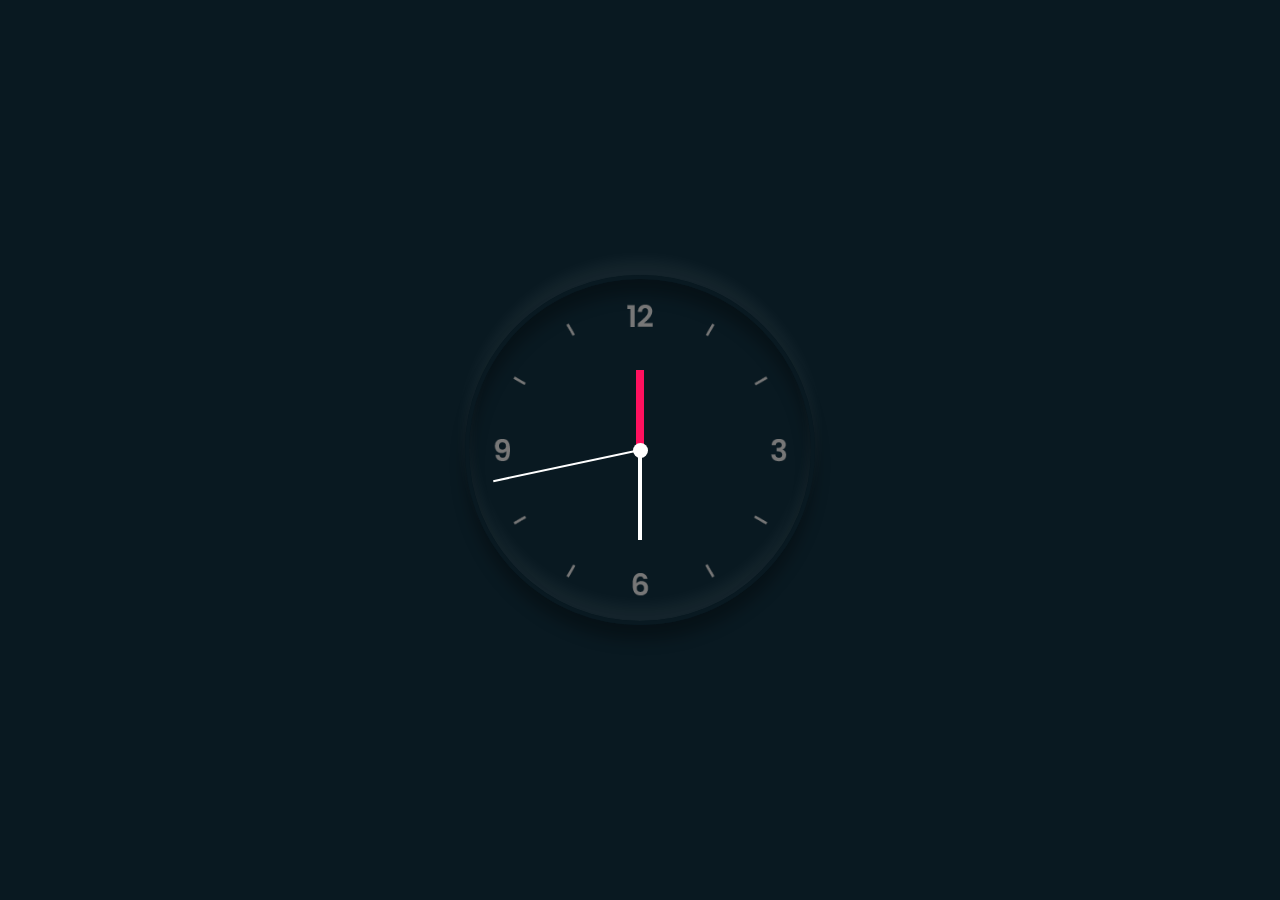
==== Clock/index.html @ 1d5a4164 "Analog clock implementation" ====
<!DOCTYPE html>
<html lang="en">
<head>
    <meta charset="UTF-8">
    <meta http-equiv="X-UA-Compatible" content="IE=edge">
    <meta name="viewport" content="width=device-width, initial-scale=1.0">
    <title>Analog clok implementation</title>
    <link rel="stylesheet" href="style.css">
</head>
<body>
    <div class="clock">
        <div class="hour">
            <div class="hr" id="hr"></div>
        </div>
        <div class="min">
            <div class="mn" id="mn"></div>
        </div>
        <div class="sec">
            <div class="sc" id="sc"></div>
        </div>
    </div>
    <script type="text/javascript">
        const deg=6;
        const hr=document.querySelector('#hr');
        const mn=document.querySelector('#mn');
        const sc=document.querySelector('#sc');
     setInterval(()=> {
        let day=new Date();
        let hh=day.getHours()*30;
        let mm=day.getMinutes()*deg;
        let ss=day.getSeconds()*deg;
        hr.style.transform = `rotateZ(${(hh)+(mm/12)}deg)`;
        mn.style.transform = `rotateZ(${mm}deg)`;
        sc.style.transform = `rotateZ(${ss}deg)`;
    });
    </script>
</body>
</html>
---- Clock/style.css ----
* {
    margin:0;
    padding:0;
    box-sizing:border-box;
}
body {
    display:flex;
    justify-content: center;
    align-items: center;
    min-height:100vh;
    background-color:#091921;
}
.clock {
    width:350px;
    height:350px;
    display:flex;
    justify-content: center;
    align-items: center;
    background:url(clock.png);
    background-size: cover;
    border:4px solid #091921;
    border-radius: 50%;
    box-shadow: 0 -15px 15px rgba(255,255,255,0.05),
                inset 0 -15px 15px rgba(255,255,255,0.05),
                0 15px 15px rgba(0,0,0,0.3),
                inset 0 15px 15px rgba(0,0,0,0.3);
}
.clock:before {
    content:'';
    position:absolute;
    width:15px;
    height:15px;
    background: #fff;
    border-radius: 50%;
    z-index:10000;
}
.clock .hour,
.clock .min,
.clock .sec {
    position:absolute;
}
.clock .hour, .hr {
    width:160px;
    height:160x;
}
.clock .min, .mn {
    width:190px;
    height:190x;
}
.clock .sec, .sc {
    width:230px;
    height:230x;
}
.hr , .mn , .sc {
    display:flex;
    justify-content: center;
    /* align-items: center; */
    position:absolute;
    border-radius: 50%;
}
.hr:before {
    content:'';
    position:absolute;
    width:8px;
    height:80px;
    background:#ff105e;
    z-index:10;
    border-radius:6px 6px 0 0;
}
.mn:before {
    content:'';
    position:absolute;
    width:4px;
    height:90px;
    background:#fff;
    z-index:11;
    border-radius:6px 6px 0 0;
}
.sc:before {
    content:'';
    position:absolute;
    width:2px;
    height:150px;
    background:#fff;
    z-index:12;
    border-radius:6px 6px 0 0;
}
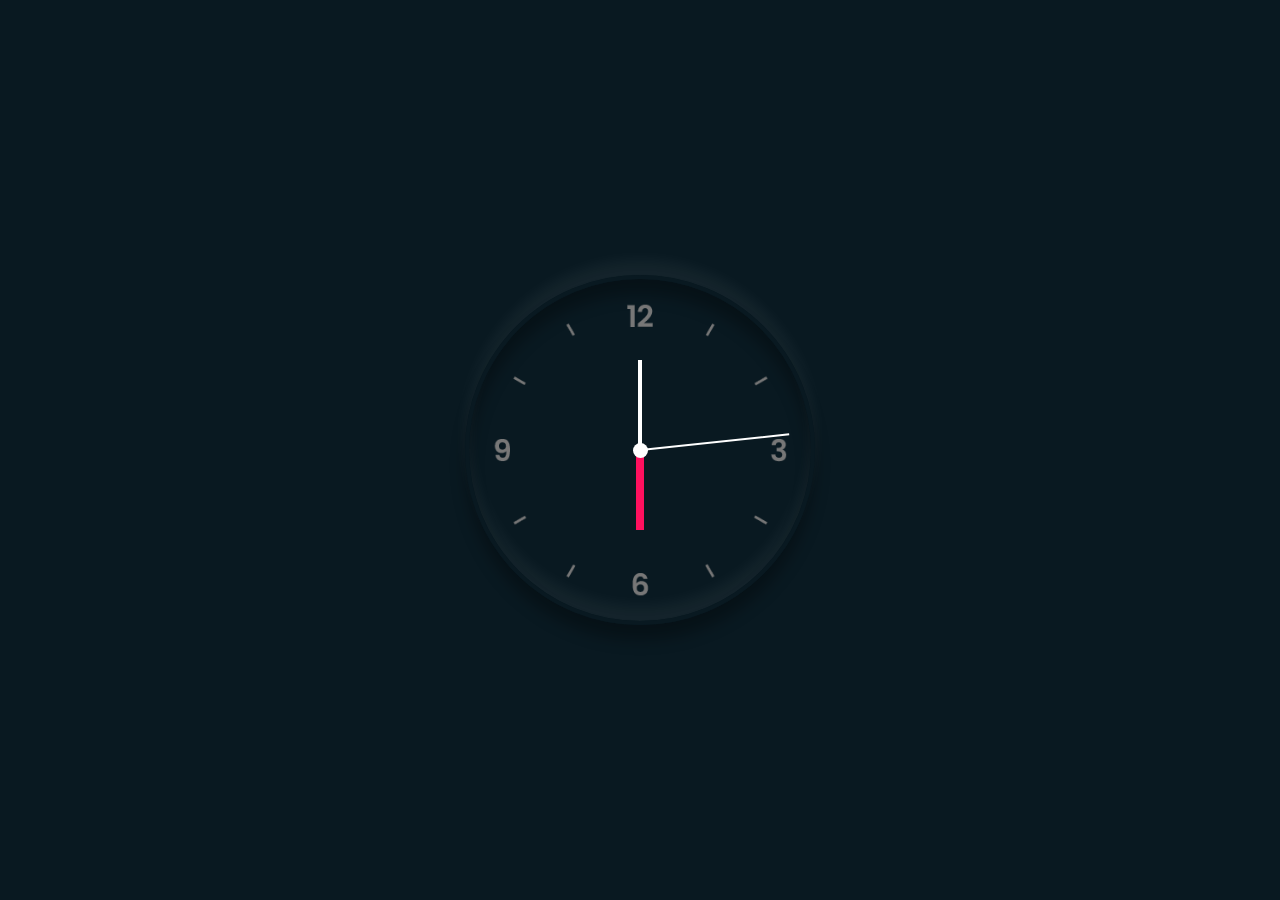
==== commit 6fbf641a: "Added javascript calculator" ====
--- a/Clock/index.html
+++ b/Clock/index.html
@@ -29,9 +29,9 @@
         let hh=day.getHours()*30;
         let mm=day.getMinutes()*deg;
         let ss=day.getSeconds()*deg;
-        hr.style.transform = `rotateZ(${(hh)+(mm/12)}deg)`;
-        mn.style.transform = `rotateZ(${mm}deg)`;
-        sc.style.transform = `rotateZ(${ss}deg)`;
+        hr.style.transform = `rotateZ(${(hh)+(mm/12)+180}deg)`;
+        mn.style.transform = `rotateZ(${mm+180}deg)`;
+        sc.style.transform = `rotateZ(${ss+180}deg)`;
     });
     </script>
 </body>
